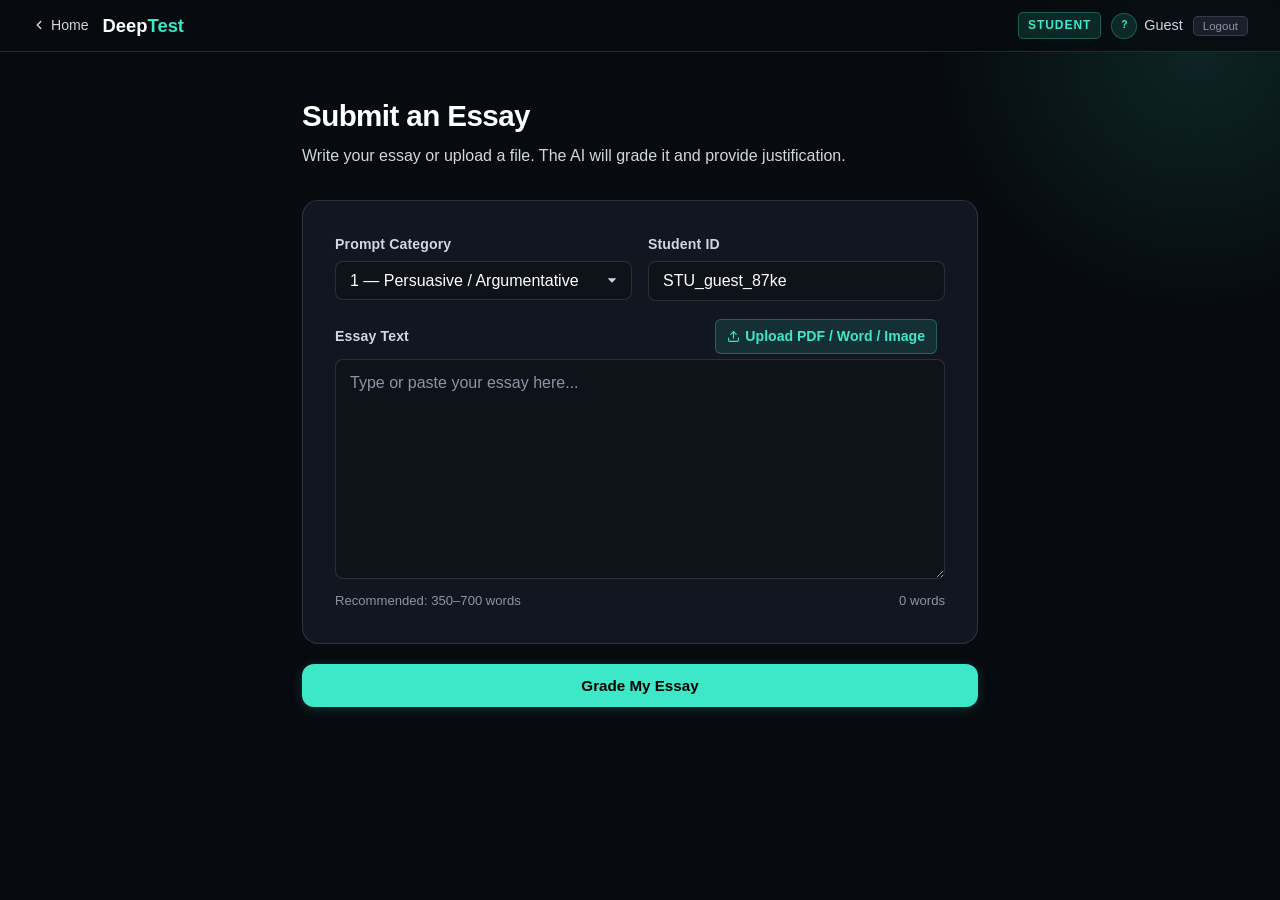
==== docs/index.html @ 57a22059 "feat: support PDF/Word/Image file upload via FormData" ====
<!DOCTYPE html>
<html lang="en">
<head>
<meta charset="UTF-8">
<meta name="viewport" content="width=device-width, initial-scale=1.0">
<title>Deep Test | Student Portal</title>
<link href="https://api.fontshare.com/v2/css?f[]=clash-display@400;500;600;700&f[]=satoshi@400;500;600;700&display=swap" rel="stylesheet">
<style>
*,*::before,*::after{margin:0;padding:0;box-sizing:border-box}
:root{
  --bg:#070A0F;--bg2:#111620;--bg3:#1A1F2B;--bg4:#1B2030;--bg-in:#0E1219;
  --accent:#3DE8C8;--accent2:#2AB89D;--accent-dim:rgba(61,232,200,.12);--accent-border:rgba(61,232,200,.28);
  --green:#22C55E;--amber:#F59E0B;--red:#EF4444;
  --t1:#FFFFFF;--t2:#D0D7E0;--t3:#8B95A5;
  --border:rgba(255,255,255,.12);
  --fd:'Clash Display',sans-serif;--fb:'Satoshi',sans-serif;
}
html{-webkit-font-smoothing:antialiased}
body{font-family:var(--fb);background:var(--bg);color:var(--t1);line-height:1.6;min-height:100vh}
body::before{content:'';position:fixed;inset:0;pointer-events:none;z-index:0;opacity:.3;background-image:radial-gradient(rgba(255,255,255,.025) 1px,transparent 1px);background-size:28px 28px}

/* Topbar */
.topbar{position:sticky;top:0;z-index:100;display:flex;align-items:center;justify-content:space-between;padding:0 2rem;height:52px;background:rgba(7,10,15,.82);backdrop-filter:blur(20px);border-bottom:1px solid var(--border)}
.brand{font-family:var(--fd);font-size:1.15rem;font-weight:700;color:var(--t1);text-decoration:none}
.brand em{font-style:normal;color:var(--accent)}
.topbar-left{display:flex;align-items:center;gap:14px}
.back-link{display:inline-flex;align-items:center;gap:5px;font-size:.88rem;font-weight:500;color:var(--t2);text-decoration:none;transition:color .2s}
.back-link:hover{color:var(--accent)}
.back-link svg{width:14px;height:14px}
.topbar-right{display:flex;align-items:center;gap:10px}
.badge{display:inline-flex;align-items:center;gap:5px;font-size:.75rem;font-weight:700;letter-spacing:.08em;text-transform:uppercase;padding:3px 9px;border-radius:5px;background:var(--accent-dim);color:var(--accent);border:1px solid var(--accent-border)}
.topbar-user{display:flex;align-items:center;gap:7px;font-size:.9rem;font-weight:500;color:var(--t2)}
.avatar{width:26px;height:26px;border-radius:50%;background:var(--accent-dim);border:1px solid var(--accent-border);display:flex;align-items:center;justify-content:center;font-size:.65rem;font-weight:700;color:var(--accent)}
.btn-logout{font-family:var(--fb);font-size:.72rem;font-weight:500;color:var(--t3);background:var(--bg3);border:1px solid var(--border);border-radius:5px;padding:3px 9px;cursor:pointer;transition:.2s}
.btn-logout:hover{color:var(--red);border-color:rgba(239,68,68,.2);background:rgba(239,68,68,.06)}

/* Page */
.page{max-width:740px;margin:0 auto;padding:2.5rem 2rem 5rem;position:relative;z-index:1}
.page::before{content:'';position:fixed;top:-25%;right:-15%;width:550px;height:550px;background:radial-gradient(circle,var(--accent-dim),transparent 70%);pointer-events:none;z-index:0}
.page-head{margin-bottom:2rem;animation:fadeUp .45s ease both}
.page-head h1{font-family:var(--fd);font-size:1.85rem;font-weight:700;letter-spacing:-.02em;margin-bottom:.2rem}
.page-head p{color:var(--t2);font-size:1rem}

/* Card */
.card{background:var(--bg2);border:1px solid var(--border);border-radius:16px;padding:2rem;margin-bottom:1.25rem;animation:fadeUp .5s ease both}
.card.d1{animation-delay:.06s}
.card.d2{animation-delay:.12s}
.card.d3{animation-delay:.18s}
.row{display:grid;grid-template-columns:1fr 1fr;gap:1rem;margin-bottom:1.15rem}
.field{display:flex;flex-direction:column;gap:5px}
.field.full{grid-column:1/-1}
.field-label{font-size:.88rem;font-weight:600;color:var(--t2);letter-spacing:.01em}
.input,.sel,.ta{width:100%;font-family:var(--fb);font-size:1rem;color:var(--t1);background:var(--bg-in);border:1px solid var(--border);border-radius:8px;padding:10px 14px;outline:none;transition:border-color .2s,box-shadow .2s}
.input:focus,.sel:focus,.ta:focus{border-color:var(--accent-border);box-shadow:0 0 0 3px var(--accent-dim)}
.input::placeholder,.ta::placeholder{color:var(--t3)}
.sel{appearance:none;cursor:pointer;background-image:url("data:image/svg+xml,%3Csvg xmlns='http://www.w3.org/2000/svg' width='14' height='14' fill='%23D0D7E0' viewBox='0 0 16 16'%3E%3Cpath d='M8 11L3 6h10z'/%3E%3C/svg%3E");background-repeat:no-repeat;background-position:right 12px center;padding-right:30px}
.sel option{background:var(--bg2);color:var(--t1)}
.ta{resize:vertical;line-height:1.65;min-height:220px}

/* Upload */
.essay-top{display:flex;align-items:center;justify-content:space-between}
.upload-zone{display:flex;align-items:center;gap:8px}
.upload-btn{display:inline-flex;align-items:center;gap:5px;font-family:var(--fb);font-size:.88rem;font-weight:600;color:var(--accent);background:var(--accent-dim);border:1px solid var(--accent-border);border-radius:6px;padding:5px 11px;cursor:pointer;transition:.2s}
.upload-btn:hover{background:rgba(52,209,180,.14)}
.upload-btn svg{width:13px;height:13px}
.upload-btn input{display:none}
.file-name{font-size:.72rem;color:var(--t3);max-width:150px;overflow:hidden;text-overflow:ellipsis;white-space:nowrap}

/* Grade button */
.btn-grade{width:100%;font-family:var(--fb);font-size:.95rem;font-weight:700;color:#000;background:#3DE8C8;border:none;border-radius:12px;padding:13px;cursor:pointer;display:flex;align-items:center;justify-content:center;gap:9px;transition:all .2s;box-shadow:0 2px 12px rgba(52,209,180,.2);animation:fadeUp .5s ease both;animation-delay:.18s}
.btn-grade:hover{background:var(--accent2);box-shadow:0 4px 20px rgba(52,209,180,.3);transform:translateY(-1px)}
.btn-grade:active{transform:translateY(0)}
.btn-grade:disabled{opacity:.55;cursor:not-allowed;transform:none}
.spinner{width:17px;height:17px;border:2.5px solid rgba(255,255,255,.2);border-top-color:#fff;border-radius:50%;animation:spin .65s linear infinite}
.hidden{display:none!important}
@keyframes spin{to{transform:rotate(360deg)}}

/* Results */
.results{background:var(--bg2);border:1px solid var(--border);border-radius:16px;overflow:hidden;margin-top:1.25rem;animation:fadeUp .4s ease both}
.results-inner{display:grid;grid-template-columns:190px 1fr}
.score-side{display:flex;flex-direction:column;align-items:center;justify-content:center;padding:2.25rem 1.5rem;background:var(--bg3);border-right:1px solid var(--border);gap:.6rem}
.score-label{font-size:.65rem;font-weight:600;text-transform:uppercase;letter-spacing:.1em;color:var(--t3)}
.score-ring{width:105px;height:105px;border-radius:50%;display:flex;align-items:center;justify-content:center;position:relative}
.score-ring svg{position:absolute;width:105px;height:105px;transform:rotate(-90deg)}
.ring-bg{fill:none;stroke:var(--bg4);stroke-width:4}
.ring-fill{fill:none;stroke:var(--accent);stroke-width:4;stroke-linecap:round;stroke-dasharray:295;stroke-dashoffset:295;transition:stroke-dashoffset 1s ease;filter:drop-shadow(0 0 6px rgba(52,209,180,.35))}
.score-val{position:relative;z-index:1;font-family:var(--fd);font-size:3rem;font-weight:700;color:var(--t1);line-height:1}
.score-max{font-size:.78rem;color:var(--t3);font-weight:500}
.just-side{padding:1.75rem;display:flex;flex-direction:column}
.just-head{font-size:.65rem;font-weight:600;text-transform:uppercase;letter-spacing:.1em;color:var(--t3);margin-bottom:.6rem}
.just-text{font-size:.9rem;line-height:1.7;color:var(--t2);flex:1}
.just-text .cursor{display:inline-block;width:2px;height:1em;background:var(--accent);margin-left:2px;animation:blink .75s infinite;vertical-align:text-bottom}
@keyframes blink{0%,100%{opacity:1}50%{opacity:0}}

@keyframes fadeUp{from{opacity:0;transform:translateY(12px)}to{opacity:1;transform:translateY(0)}}

@media(max-width:768px){
  .row{grid-template-columns:1fr}
  .results-inner{grid-template-columns:1fr}
  .score-side{border-right:none;border-bottom:1px solid var(--border);padding:1.75rem}
  .topbar{padding:0 1rem}
  .page{padding:2rem 1rem 4rem}
}
</style>
</head>
<body>

<nav class="topbar">
    <div class="topbar-left">
        <a href="home.html" class="back-link">
            <svg viewBox="0 0 24 24" fill="none" stroke="currentColor" stroke-width="2.5" stroke-linecap="round" stroke-linejoin="round"><path d="m15 18-6-6 6-6"/></svg>
            Home
        </a>
        <a href="home.html" class="brand">Deep<em>Test</em></a>
    </div>
    <div class="topbar-right">
        <span class="badge">Student</span>
        <div class="topbar-user">
            <div class="avatar" id="user-avatar">?</div>
            <span id="user-display">Guest</span>
        </div>
        <button class="btn-logout" onclick="logout()">Logout</button>
    </div>
</nav>

<div class="page">
    <div class="page-head">
        <h1>Submit an Essay</h1>
        <p>Write your essay or upload a file. The AI will grade it and provide justification.</p>
    </div>

    <div class="card d1">
        <div class="row">
            <div class="field">
                <label class="field-label" for="prompt-select">Prompt Category</label>
                <select id="prompt-select" class="sel">
                    <option value="1">1 &mdash; Persuasive / Argumentative</option>
                    <option value="2">2 &mdash; Source-Based / Evidence</option>
                    <option value="3">3 &mdash; Informative / Explanatory</option>
                    <option value="4">4 &mdash; Narrative / Creative</option>
                    <option value="5">5 &mdash; Analytical / Critical</option>
                    <option value="6">6 &mdash; Descriptive / Observational</option>
                    <option value="7">7 &mdash; Compare &amp; Contrast</option>
                </select>
            </div>
            <div class="field">
                <label class="field-label" for="student-id">Student ID</label>
                <input type="text" id="student-id" class="input" placeholder="Auto-generated" readonly>
            </div>
        </div>

        <div class="field full">
            <div class="essay-top">
                <label class="field-label" for="essay-input">Essay Text</label>
                <div class="upload-zone">
                    <label class="upload-btn" for="essay-file">
                        <svg viewBox="0 0 24 24" fill="none" stroke="currentColor" stroke-width="2" stroke-linecap="round" stroke-linejoin="round"><path d="M21 15v4a2 2 0 0 1-2 2H5a2 2 0 0 1-2-2v-4"/><polyline points="17 8 12 3 7 8"/><line x1="12" y1="3" x2="12" y2="15"/></svg>
                        Upload PDF / Word / Image
                        <input type="file" id="essay-file" accept=".txt,.pdf,.doc,.docx,.png,.jpg,.jpeg">
                    </label>
                    <span class="file-name" id="file-name"></span>
                </div>
            </div>
            <textarea id="essay-input" class="ta" placeholder="Type or paste your essay here..."></textarea><div style="display:flex;justify-content:space-between;margin-top:6px"><span style="font-size:.82rem;color:#8B95A5">Recommended: 350&ndash;700 words</span><span id="wc-display" style="font-size:.82rem;color:#8B95A5;font-variant-numeric:tabular-nums">0 words</span></div>
        </div>
    </div>

    <button id="score-btn" class="btn-grade">
        <span>Grade My Essay</span>
        <div class="spinner hidden"></div>
    </button>

    <div id="results-panel" class="results hidden">
        <div class="results-inner">
            <div class="score-side">
                <div class="score-label">Predicted Score</div>
                <div class="score-ring">
                    <svg viewBox="0 0 105 105">
                        <circle class="ring-bg" cx="52.5" cy="52.5" r="47"/>
                        <circle id="ring-progress" class="ring-fill" cx="52.5" cy="52.5" r="47"/>
                    </svg>
                    <span class="score-val" id="final-score">-</span>
                </div>
                <div class="score-max">out of 6</div>
            </div>
            <div class="just-side">
                <div class="just-head">AI Justification</div>
                <div id="ai-justification" class="just-text">Waiting for response...</div>
            </div>
        </div>
    </div>
</div>

<script>
// ── Session check ──
const user = JSON.parse(sessionStorage.getItem('dt_user') || 'null');
if (user) {
    document.getElementById('user-display').textContent = user.name;
    document.getElementById('user-avatar').textContent = user.name.charAt(0).toUpperCase();
    document.getElementById('student-id').value = 'STU_' + user.name.replace(/\s/g,'_') + '_' + Date.now().toString(36).slice(-4);
} else {
    document.getElementById('student-id').value = 'STU_guest_' + Date.now().toString(36).slice(-4);
}

function logout() {
    sessionStorage.removeItem('dt_user');
    window.location.href = 'home.html';
}

// ── File upload ──
document.getElementById('essay-file').addEventListener('change', e => {
    const file = e.target.files[0];
    if (!file) return;
    document.getElementById('file-name').textContent = file.name;
    // For .txt, auto-fill textarea
    if (file.name.endsWith('.txt')) {
        const reader = new FileReader();
        reader.onload = ev => {
            document.getElementById('essay-input').value = ev.target.result;
        };
        reader.readAsText(file);
    }
});

// ── Grading ──
const API_URL = 'https://deep-aes-platform.duckdns.org/api/score';  // ← change to your backend IP

document.getElementById('score-btn').addEventListener('click', async () => {
    const btn = document.getElementById('score-btn');
    const btnText = btn.querySelector('span');
    const spinner = btn.querySelector('.spinner');
    const text = document.getElementById('essay-input').value.trim();
    const file = document.getElementById('essay-file').files[0];
    const promptId = parseInt(document.getElementById('prompt-select').value);
    const studentId = document.getElementById('student-id').value;
    const userName = user ? user.name : 'guest';

    if (!text && !file) {
        alert('Please write an essay or upload a file first.');
        return;
    }

    // Loading state
    btnText.textContent = 'Grading...';
    spinner.classList.remove('hidden');
    btn.disabled = true;
    document.getElementById('results-panel').classList.add('hidden');
    document.getElementById('ring-progress').style.strokeDashoffset = 295;

    try {
        let response;
        const fileInput = document.getElementById('essay-file');
        const uploadedFile = fileInput.files[0];
        if (uploadedFile && !text) {
            const formData = new FormData();
            formData.append('file', uploadedFile);
            formData.append('prompt_id', promptId);
            formData.append('essay_id', studentId);
            response = await fetch(API_URL, { method: "POST", body: formData });
        } else {
            const jsonData = { prompt_id: parseInt(promptId), essay_id: studentId, text: text || "" };
            response = await fetch(API_URL, { method: "POST", headers: {"Content-Type": "application/json"}, body: JSON.stringify(jsonData) });
        }
        if (!response.ok) {
            const err = await response.json().catch(() => ({}));
            throw new Error(err.detail || 'Server error ' + response.status);
        }

        const data = await response.json();
        const score = data.score;

        // Score ring animation
        document.getElementById('final-score').textContent = score;
        const circumference = 2 * Math.PI * 47;
        const offset = circumference - (score / 6) * circumference;
        setTimeout(() => {
            document.getElementById('ring-progress').style.strokeDashoffset = offset;
        }, 100);

        // Typewriter justification
        const justEl = document.getElementById('ai-justification');
        justEl.innerHTML = '';
        document.getElementById('results-panel').classList.remove('hidden');

        const fullText = data.justification || 'Score based on rubric alignment. No detailed justification returned.';
        let i = 0;
        const cursor = document.createElement('span');
        cursor.className = 'cursor';
        function type() {
            if (i < fullText.length) {
                justEl.textContent += fullText.charAt(i);
                justEl.appendChild(cursor);
                i++;
                setTimeout(type, 10);
            } else {
                setTimeout(() => cursor.remove(), 2500);
            }
        }
        type();

    } catch (err) {
        document.getElementById('results-panel').classList.remove('hidden');
        document.getElementById('final-score').textContent = '!';
        document.getElementById('ai-justification').textContent = 'Error: ' + err.message;
    } finally {
        btnText.textContent = 'Grade My Essay';
        spinner.classList.add('hidden');
        btn.disabled = false;
    }
});
document.getElementById("essay-input").addEventListener("input",function(){var w=this.value.trim()?this.value.trim().split(/\s+/).length:0;var el=document.getElementById("wc-display");el.textContent=w+" words";el.style.color=w>=350&&w<=700?"#3DE8C8":w>700?"#F59E0B":"#8B95A5";});
</script>
</body>
</html>
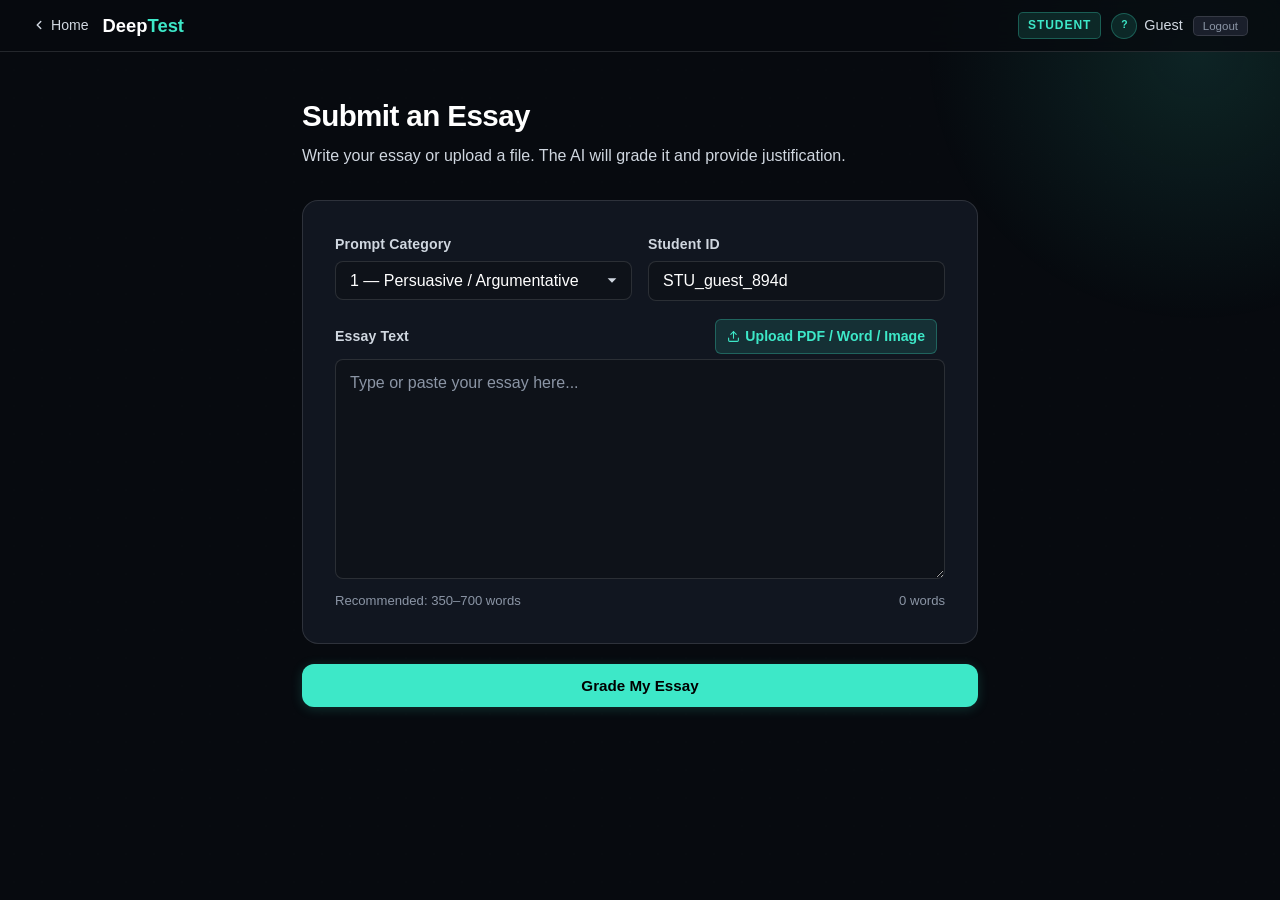
==== commit 367c4136: "fix: file upload endpoint + config updates" ====
--- a/docs/index.html
+++ b/docs/index.html
@@ -256,7 +256,7 @@
             formData.append('file', uploadedFile);
             formData.append('prompt_id', promptId);
             formData.append('essay_id', studentId);
-            response = await fetch(API_URL, { method: "POST", body: formData });
+            response = await fetch("https://deep-aes-platform.duckdns.org/api/score-file", { method: "POST", body: formData });
         } else {
             const jsonData = { prompt_id: parseInt(promptId), essay_id: studentId, text: text || "" };
             response = await fetch(API_URL, { method: "POST", headers: {"Content-Type": "application/json"}, body: JSON.stringify(jsonData) });
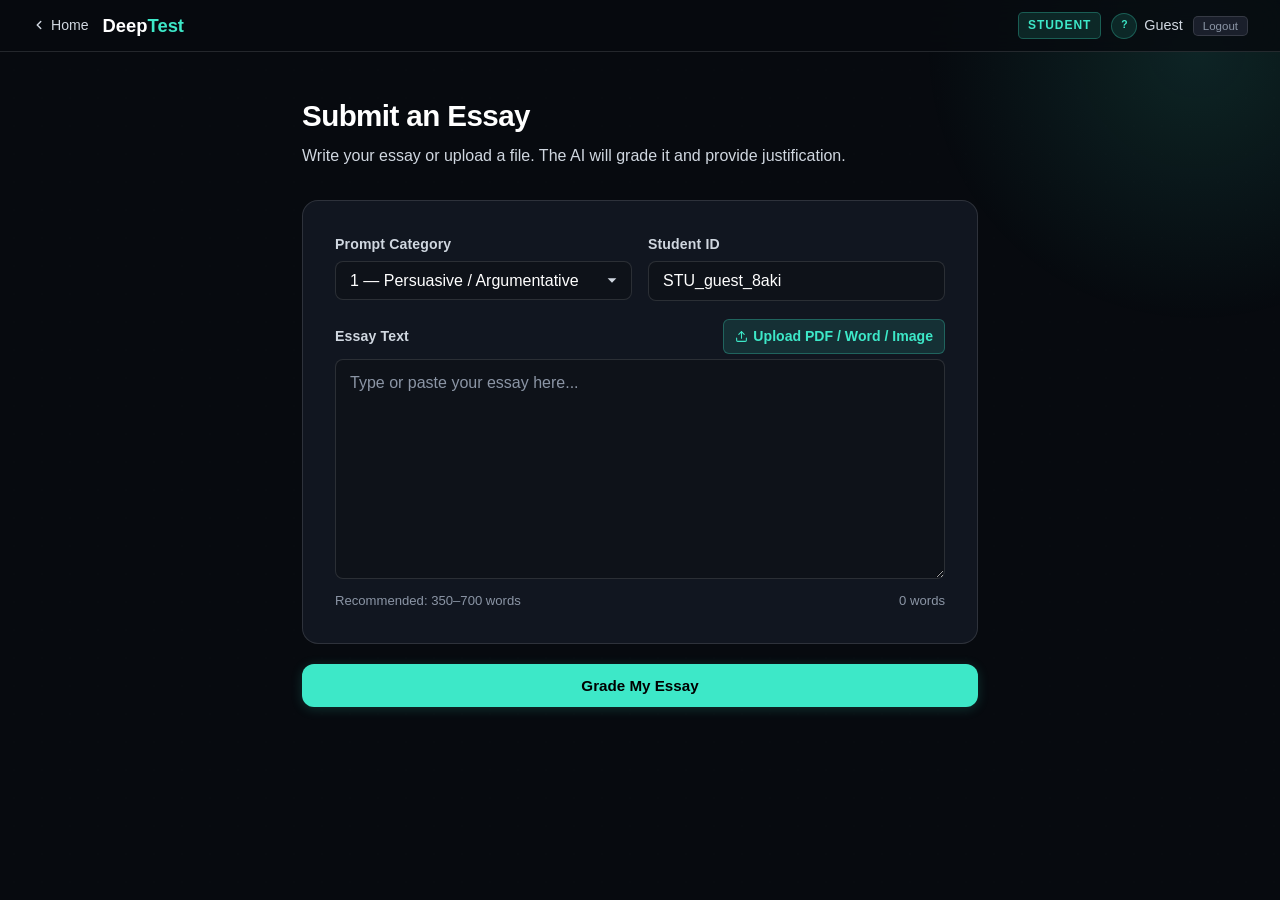
==== commit 5b541951: "remove file upload" ====
--- a/docs/index.html
+++ b/docs/index.html
@@ -156,9 +156,9 @@
                     <label class="upload-btn" for="essay-file">
                         <svg viewBox="0 0 24 24" fill="none" stroke="currentColor" stroke-width="2" stroke-linecap="round" stroke-linejoin="round"><path d="M21 15v4a2 2 0 0 1-2 2H5a2 2 0 0 1-2-2v-4"/><polyline points="17 8 12 3 7 8"/><line x1="12" y1="3" x2="12" y2="15"/></svg>
                         Upload PDF / Word / Image
-                        <input type="file" id="essay-file" accept=".txt,.pdf,.doc,.docx,.png,.jpg,.jpeg">
+                        <input type="file" id="essay-file" >
                     </label>
-                    <span class="file-name" id="file-name"></span>
+                    
                 </div>
             </div>
             <textarea id="essay-input" class="ta" placeholder="Type or paste your essay here..."></textarea><div style="display:flex;justify-content:space-between;margin-top:6px"><span style="font-size:.82rem;color:#8B95A5">Recommended: 350&ndash;700 words</span><span id="wc-display" style="font-size:.82rem;color:#8B95A5;font-variant-numeric:tabular-nums">0 words</span></div>
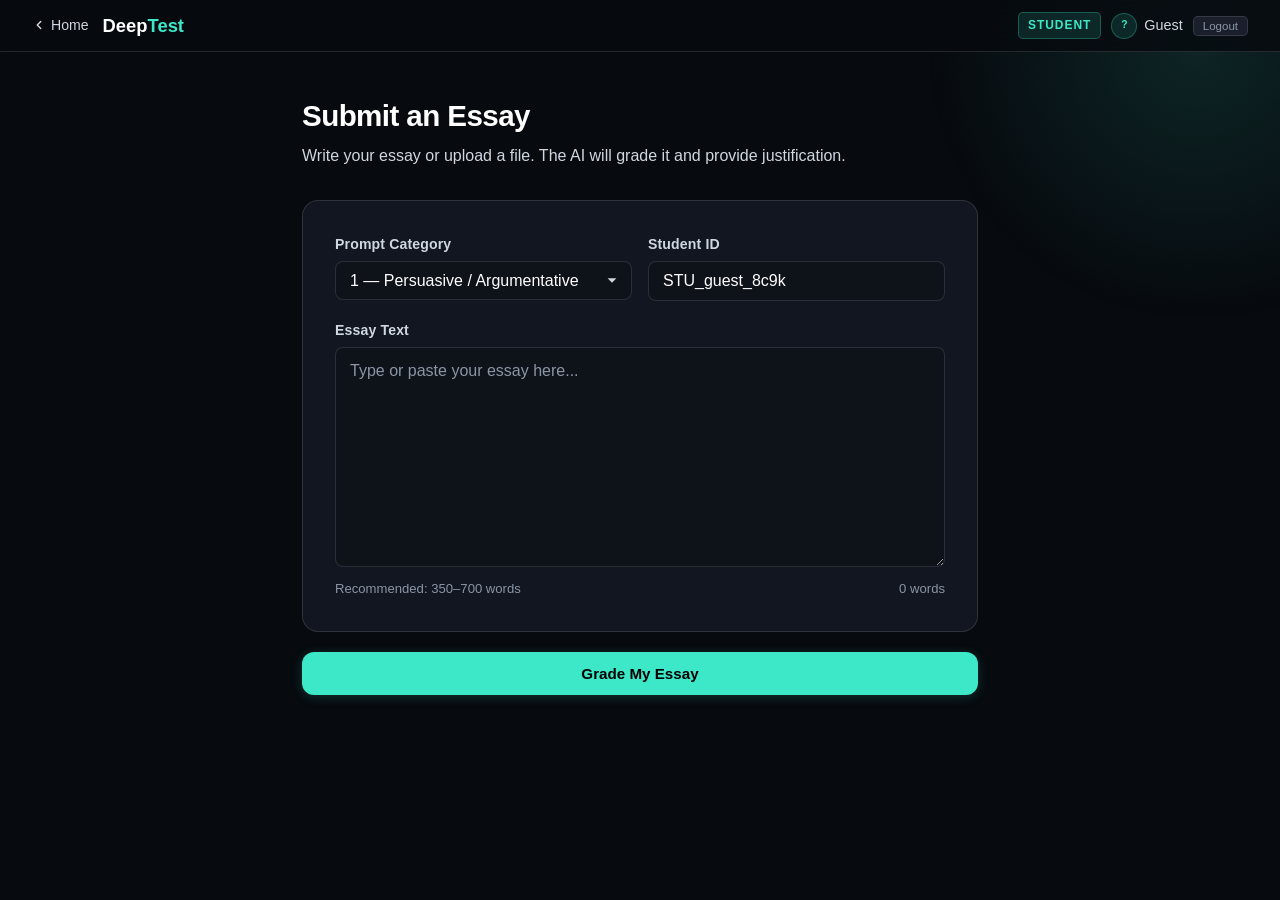
==== commit 2e574607: "remove upload button" ====
--- a/docs/index.html
+++ b/docs/index.html
@@ -152,14 +152,7 @@
         <div class="field full">
             <div class="essay-top">
                 <label class="field-label" for="essay-input">Essay Text</label>
-                <div class="upload-zone">
-                    <label class="upload-btn" for="essay-file">
-                        <svg viewBox="0 0 24 24" fill="none" stroke="currentColor" stroke-width="2" stroke-linecap="round" stroke-linejoin="round"><path d="M21 15v4a2 2 0 0 1-2 2H5a2 2 0 0 1-2-2v-4"/><polyline points="17 8 12 3 7 8"/><line x1="12" y1="3" x2="12" y2="15"/></svg>
-                        Upload PDF / Word / Image
-                        <input type="file" id="essay-file" >
-                    </label>
-                    
-                </div>
+                
             </div>
             <textarea id="essay-input" class="ta" placeholder="Type or paste your essay here..."></textarea><div style="display:flex;justify-content:space-between;margin-top:6px"><span style="font-size:.82rem;color:#8B95A5">Recommended: 350&ndash;700 words</span><span id="wc-display" style="font-size:.82rem;color:#8B95A5;font-variant-numeric:tabular-nums">0 words</span></div>
         </div>
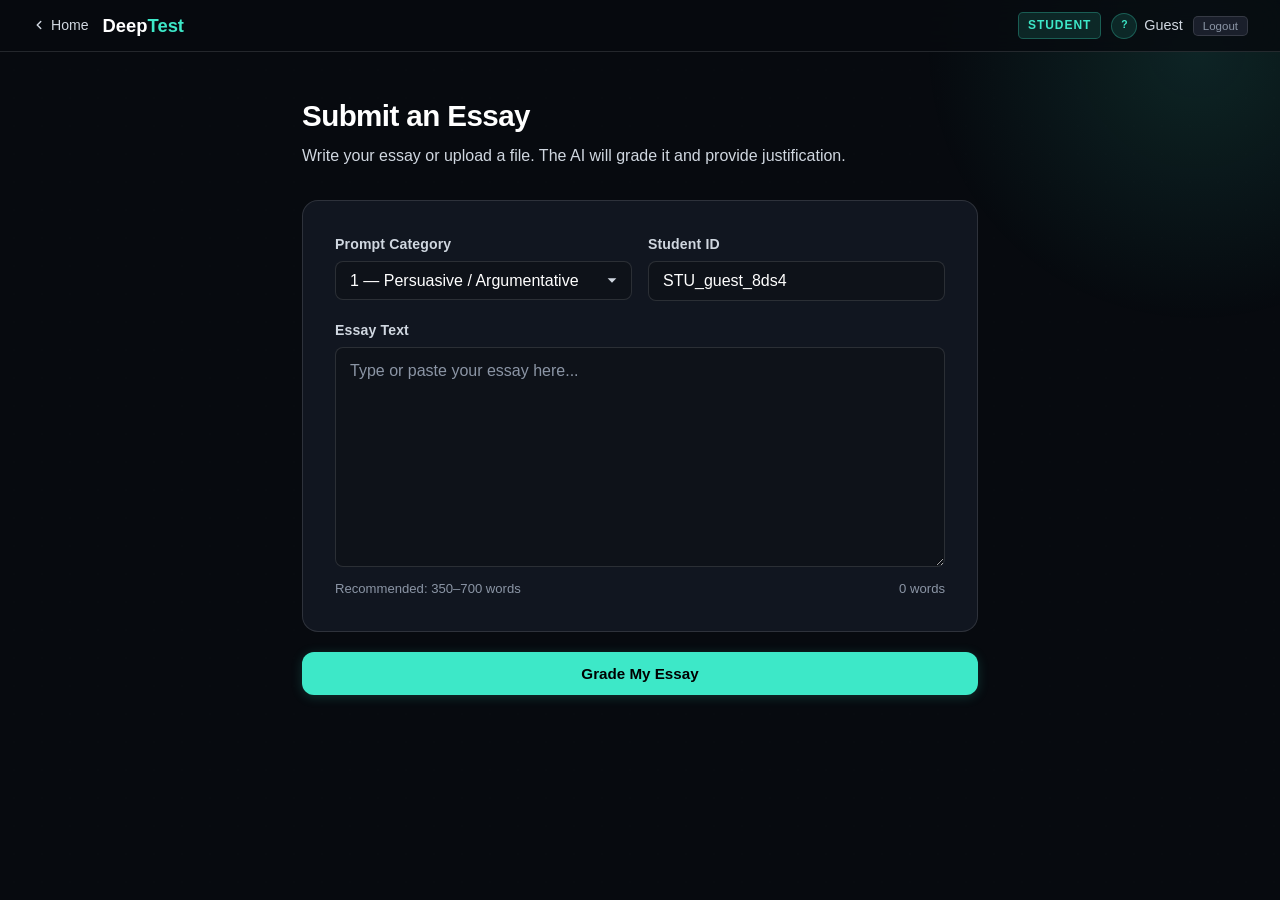
==== commit d7c4e3bd: "remove file upload JS" ====
--- a/docs/index.html
+++ b/docs/index.html
@@ -200,20 +200,7 @@
     window.location.href = 'home.html';
 }
 
-// ── File upload ──
-document.getElementById('essay-file').addEventListener('change', e => {
-    const file = e.target.files[0];
-    if (!file) return;
-    document.getElementById('file-name').textContent = file.name;
-    // For .txt, auto-fill textarea
-    if (file.name.endsWith('.txt')) {
-        const reader = new FileReader();
-        reader.onload = ev => {
-            document.getElementById('essay-input').value = ev.target.result;
-        };
-        reader.readAsText(file);
-    }
-});
+
 
 // ── Grading ──
 const API_URL = 'https://deep-aes-platform.duckdns.org/api/score';  // ← change to your backend IP
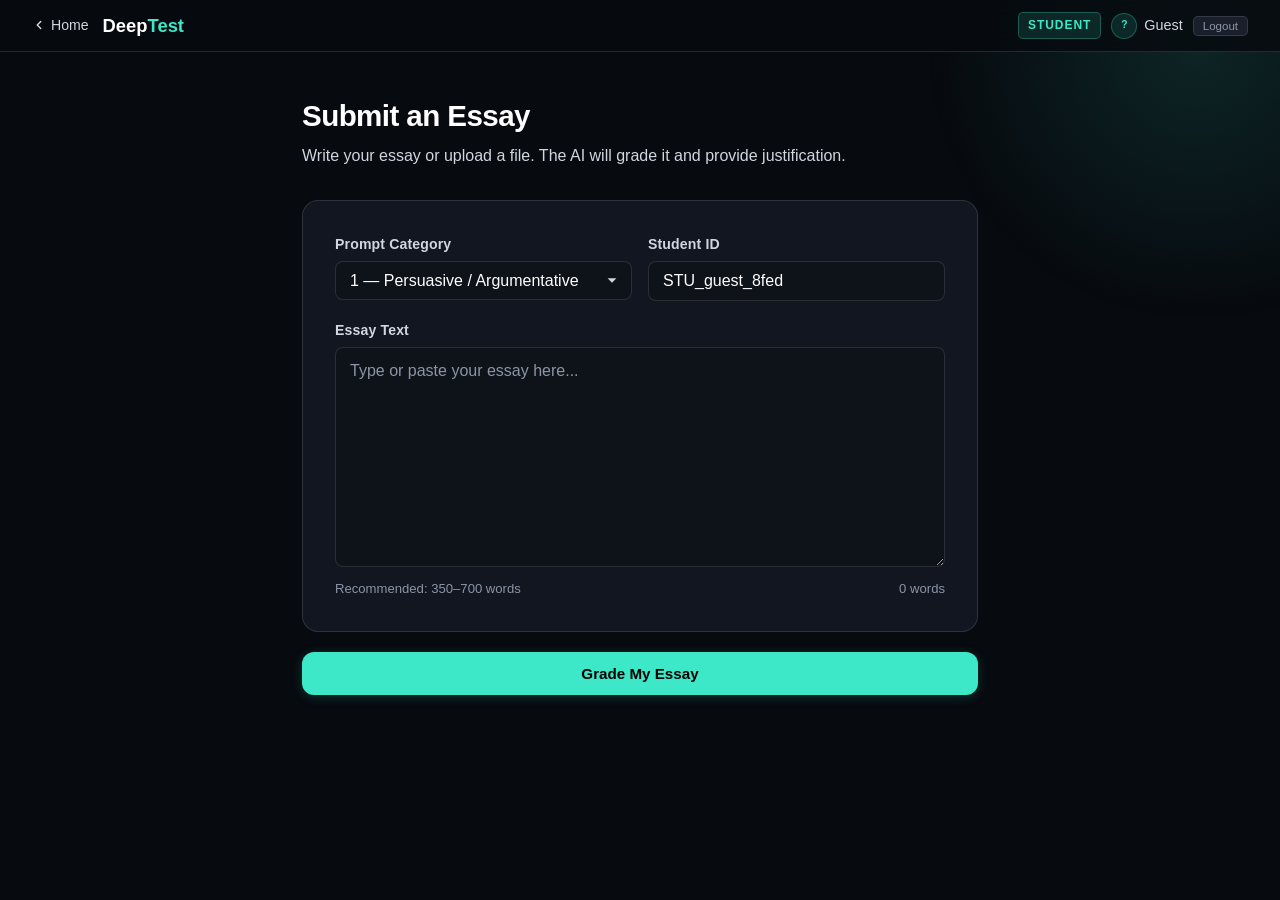
==== commit bfe2f888: "fix: remove all file upload references" ====
--- a/docs/index.html
+++ b/docs/index.html
@@ -210,13 +210,13 @@
     const btnText = btn.querySelector('span');
     const spinner = btn.querySelector('.spinner');
     const text = document.getElementById('essay-input').value.trim();
-    const file = document.getElementById('essay-file').files[0];
+
     const promptId = parseInt(document.getElementById('prompt-select').value);
     const studentId = document.getElementById('student-id').value;
     const userName = user ? user.name : 'guest';
 
     if (!text && !file) {
-        alert('Please write an essay or upload a file first.');
+        alert('Please write an essay first.');
         return;
     }
 
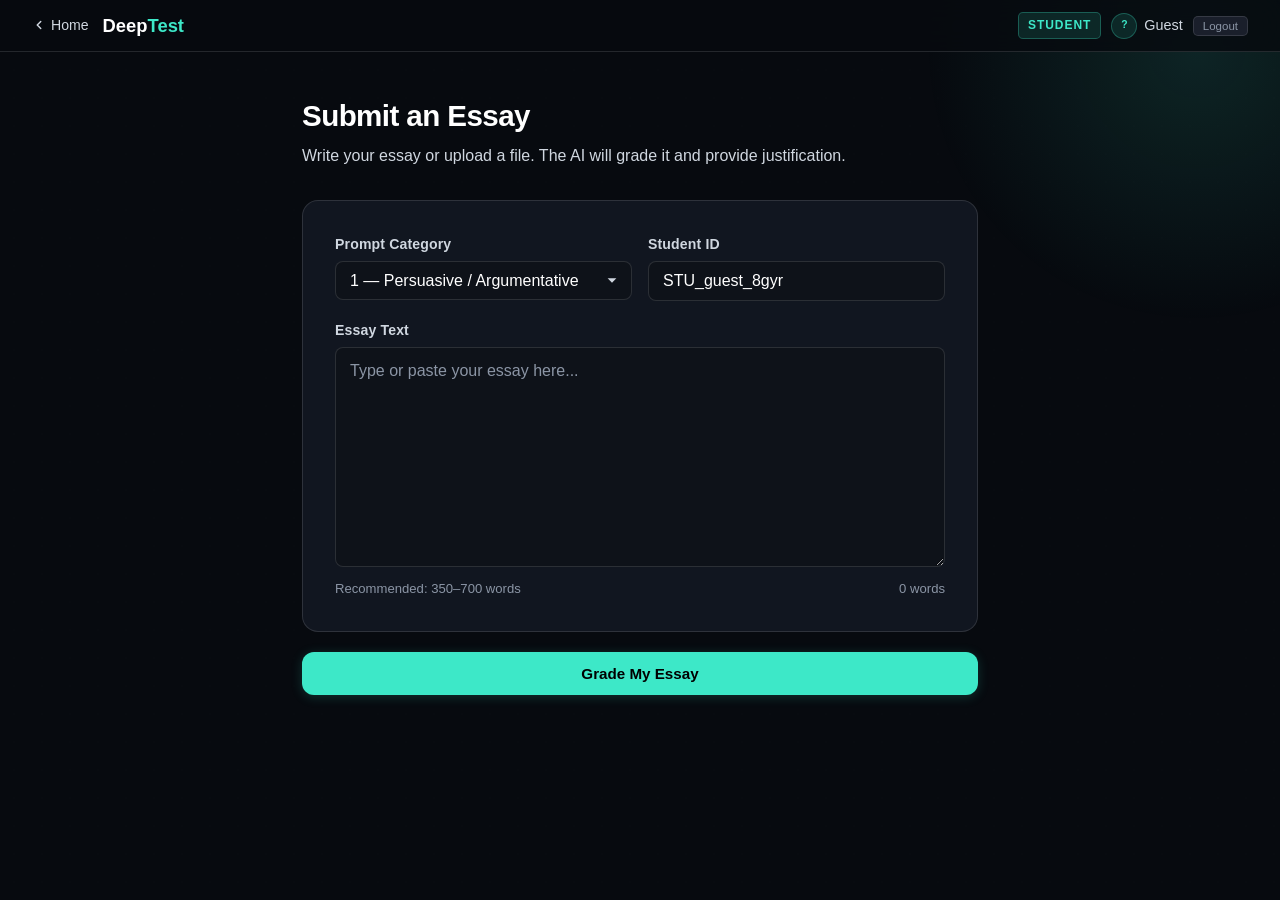
==== commit ad586e42: "fix JS" ====
--- a/docs/index.html
+++ b/docs/index.html
@@ -215,7 +215,7 @@
     const studentId = document.getElementById('student-id').value;
     const userName = user ? user.name : 'guest';
 
-    if (!text && !file) {
+    if (!text) {
         alert('Please write an essay first.');
         return;
     }
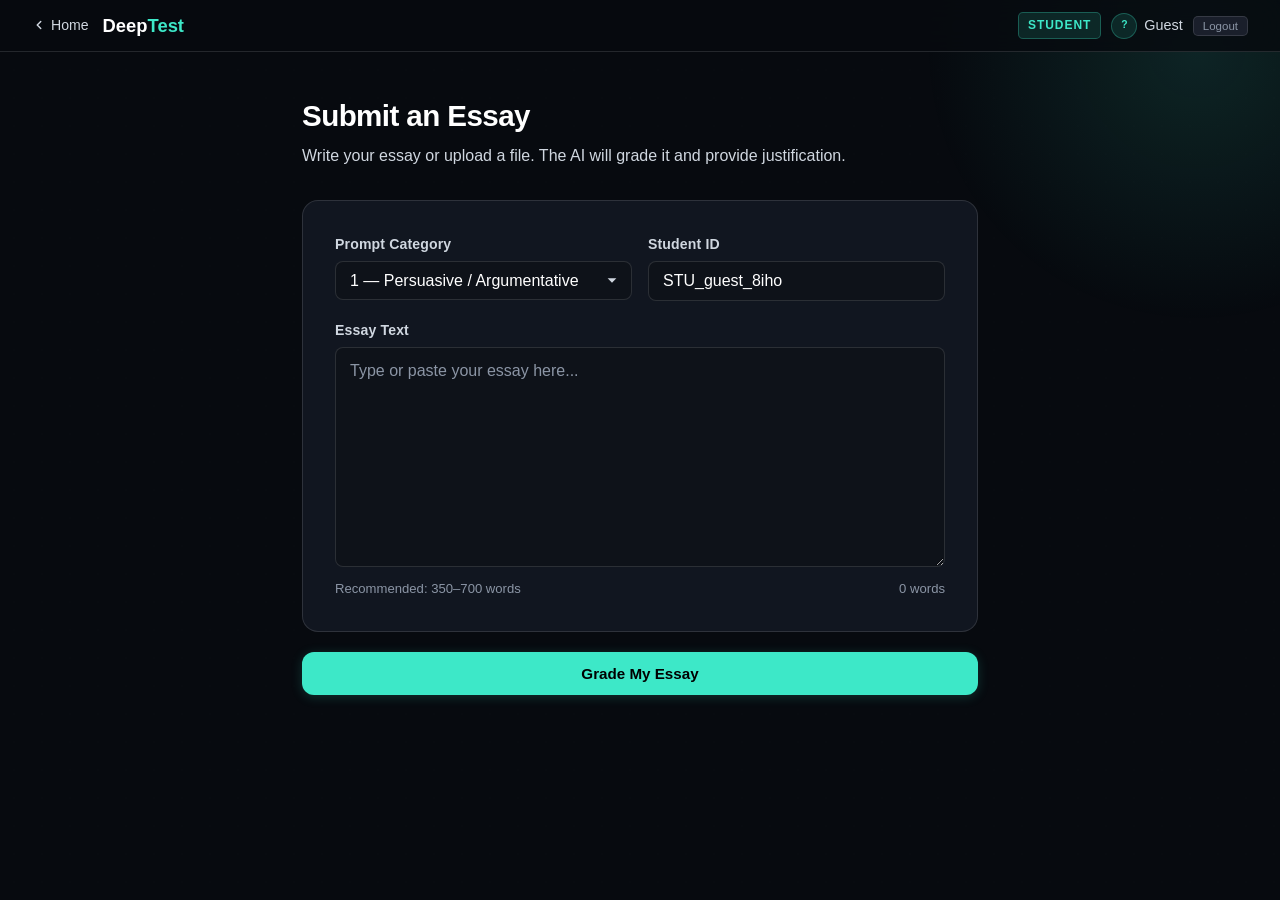
==== commit 47e14467: "fix: clean JS no file upload" ====
--- a/docs/index.html
+++ b/docs/index.html
@@ -228,19 +228,8 @@
     document.getElementById('ring-progress').style.strokeDashoffset = 295;
 
     try {
-        let response;
-        const fileInput = document.getElementById('essay-file');
-        const uploadedFile = fileInput.files[0];
-        if (uploadedFile && !text) {
-            const formData = new FormData();
-            formData.append('file', uploadedFile);
-            formData.append('prompt_id', promptId);
-            formData.append('essay_id', studentId);
-            response = await fetch("https://deep-aes-platform.duckdns.org/api/score-file", { method: "POST", body: formData });
-        } else {
-            const jsonData = { prompt_id: parseInt(promptId), essay_id: studentId, text: text || "" };
-            response = await fetch(API_URL, { method: "POST", headers: {"Content-Type": "application/json"}, body: JSON.stringify(jsonData) });
-        }
+        const jsonData = { prompt_id: parseInt(promptId), essay_id: studentId, text: text };
+        const response = await fetch(API_URL, { method: "POST", headers: {"Content-Type": "application/json"}, body: JSON.stringify(jsonData) });
         if (!response.ok) {
             const err = await response.json().catch(() => ({}));
             throw new Error(err.detail || 'Server error ' + response.status);
